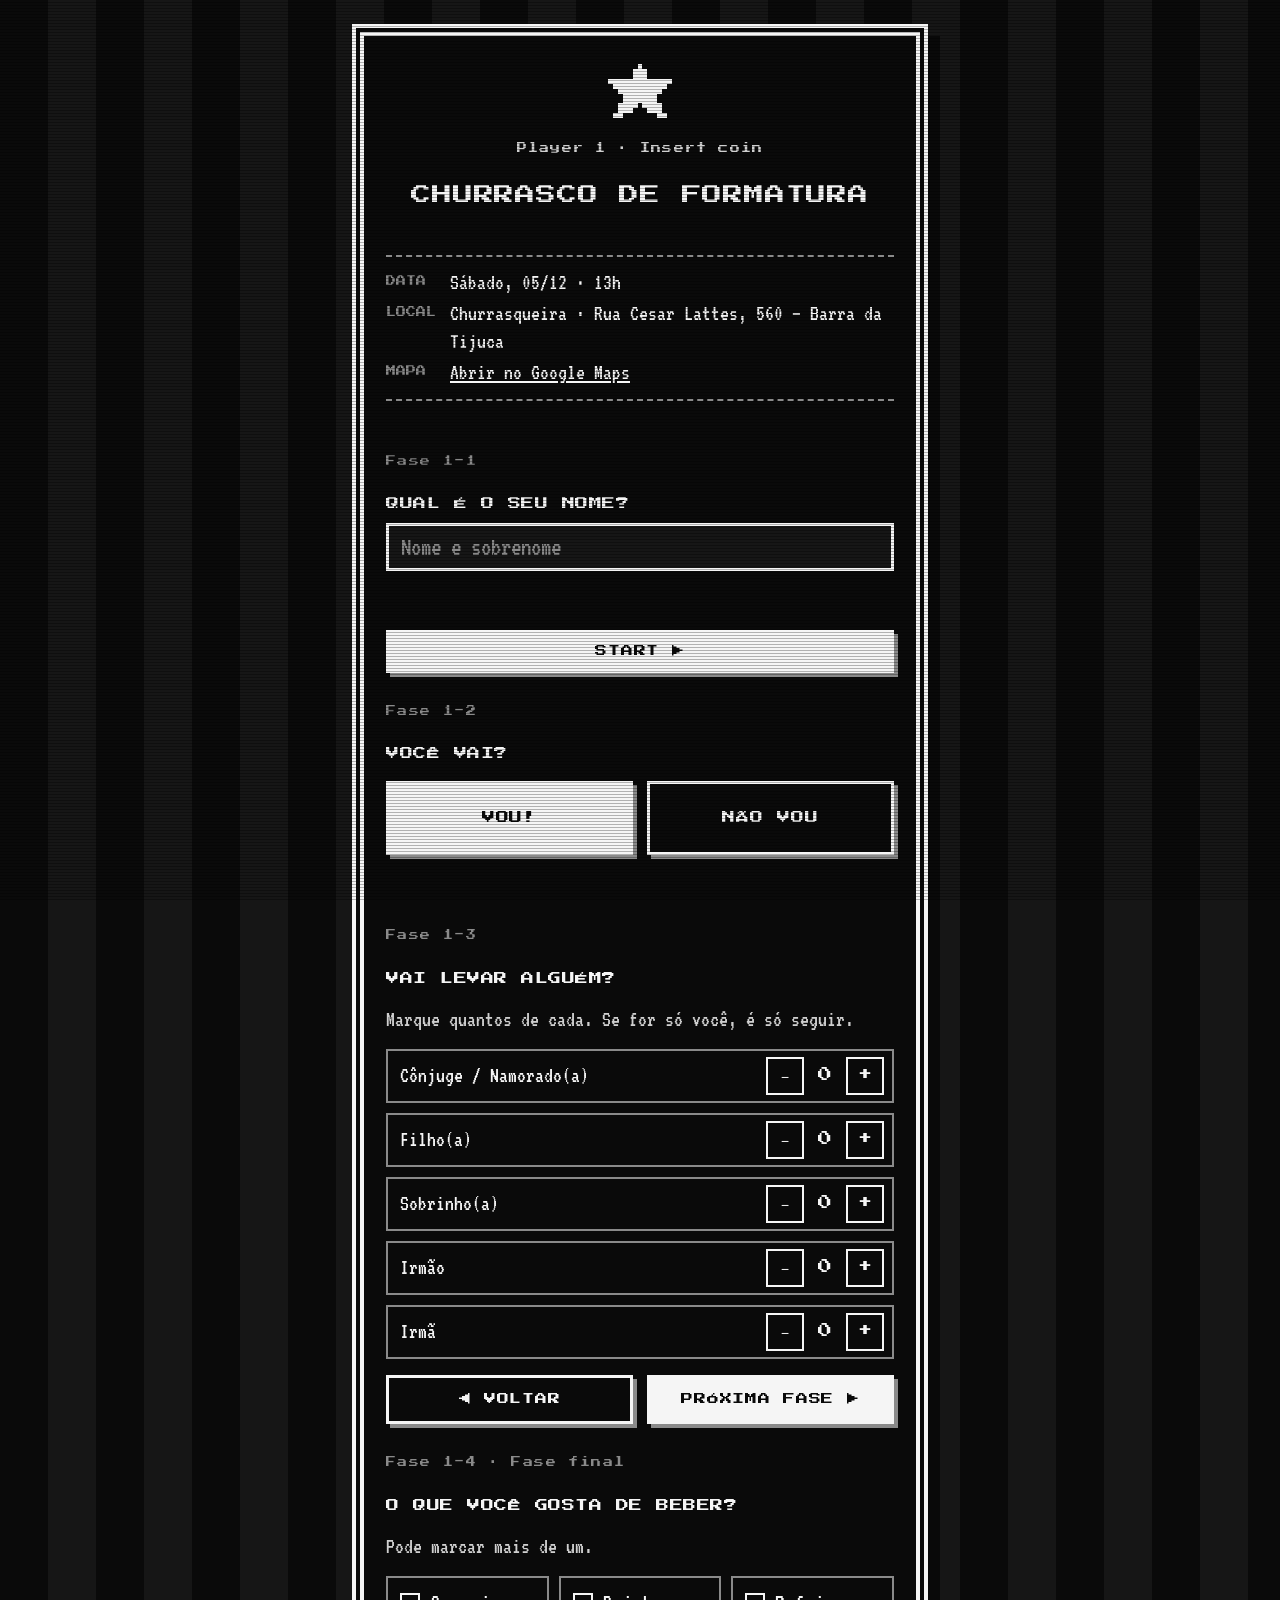
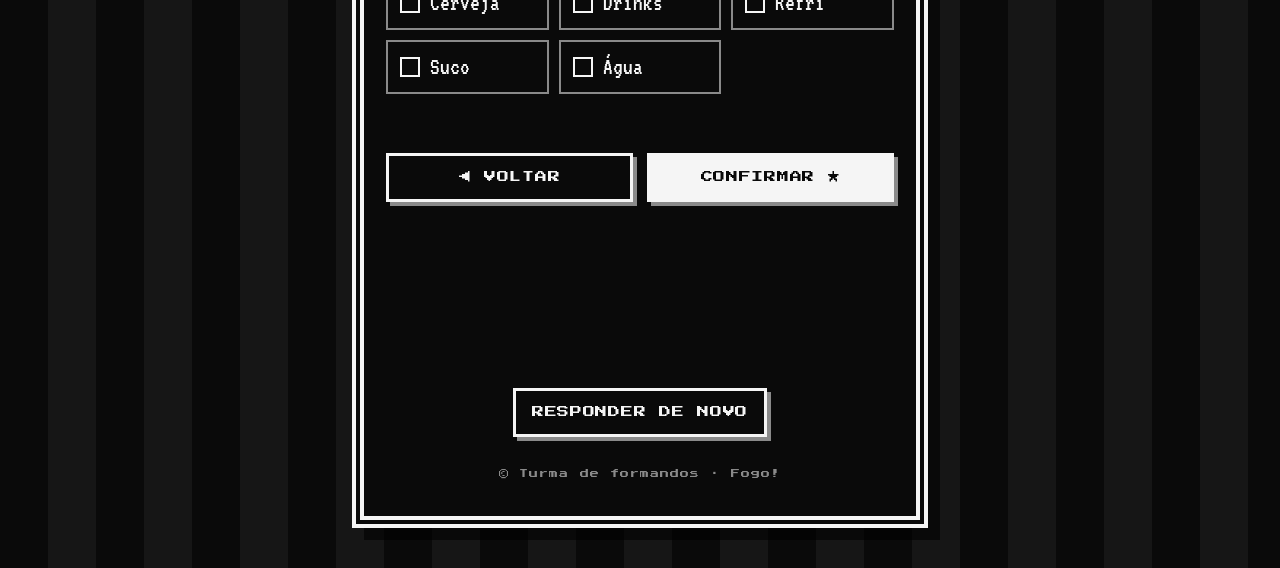
==== index.html @ 4b0af8b9 "Conecta ao Supabase e adiciona horário (13h) Co-Authored-By: Claude Opus 5.5 <noreply@anthropic.com>" ====
<!doctype html>
<html lang="pt-BR">
<head>
<meta charset="utf-8">
<meta name="viewport" content="width=device-width, initial-scale=1, viewport-fit=cover">
<title>Churrasco de Formatura</title>
<meta name="description" content="Confirme sua presença no churrasco de formatura — 05/12, 13h, Barra da Tijuca.">
<meta name="theme-color" content="#0a0a0a">
<link rel="preconnect" href="https://fonts.googleapis.com">
<link rel="preconnect" href="https://fonts.gstatic.com" crossorigin>
<link rel="stylesheet" href="https://fonts.googleapis.com/css2?family=Press+Start+2P&family=VT323&display=swap">
<link rel="stylesheet" href="style.css">
</head>
<body>
<main class="tela">
  <header class="topo">
    <span data-estrela></span>
    <p class="sub">Player 1 · Insert coin</p>
    <h1>Churrasco de Formatura</h1>
  </header>

  <dl class="ficha">
    <dt>DATA</dt><dd>Sábado, 05/12 · 13h</dd>
    <dt>LOCAL</dt><dd>Churrasqueira · Rua Cesar Lattes, 560 — Barra da Tijuca</dd>
    <dt>MAPA</dt><dd><a href="https://www.google.com/maps/search/?api=1&query=Rua+Cesar+Lattes+560+Barra+da+Tijuca+Rio+de+Janeiro" target="_blank" rel="noopener">Abrir no Google Maps</a></dd>
  </dl>

  <!-- FASE 1-1: nome -->
  <form class="fase" id="fase-nome" novalidate>
    <p class="fase-num">Fase 1-1</p>
    <label class="campo" for="nome">
      <h2>Qual é o seu nome?</h2>
      <input type="text" id="nome" name="nome" autocomplete="name" maxlength="80" placeholder="Nome e sobrenome" required>
    </label>
    <p class="aviso" id="aviso-nome" role="alert"></p>
    <button class="btn" type="submit">Start ▶</button>
  </form>

  <!-- FASE 1-2: vai ou não vai -->
  <section class="fase" id="fase-vai" hidden>
    <p class="fase-num">Fase 1-2</p>
    <h2 id="pergunta-vai">Você vai?</h2>
    <div class="escolha">
      <button class="btn" type="button" id="btn-vou">Vou!</button>
      <button class="btn vazado" type="button" id="btn-nao-vou">Não vou</button>
    </div>
    <p class="aviso" id="aviso-vai" role="alert"></p>
  </section>

  <!-- FASE 1-3: acompanhantes -->
  <section class="fase" id="fase-acomp" hidden>
    <p class="fase-num">Fase 1-3</p>
    <h2>Vai levar alguém?</h2>
    <p class="dica">Marque quantos de cada. Se for só você, é só seguir.</p>
    <div class="lista-acomp" id="lista-acomp"></div>
    <div class="linha-btns">
      <button class="btn vazado" type="button" id="voltar-acomp">◀ Voltar</button>
      <button class="btn" type="button" id="seguir-acomp">Próxima fase ▶</button>
    </div>
  </section>

  <!-- FASE 1-4: bebidas -->
  <section class="fase" id="fase-bebida" hidden>
    <p class="fase-num">Fase 1-4 · Fase final</p>
    <h2>O que você gosta de beber?</h2>
    <p class="dica">Pode marcar mais de um.</p>
    <div class="bebidas" id="bebidas"></div>
    <p class="aviso" id="aviso-bebida" role="alert"></p>
    <div class="linha-btns">
      <button class="btn vazado" type="button" id="voltar-bebida">◀ Voltar</button>
      <button class="btn" type="button" id="confirmar">Confirmar ★</button>
    </div>
  </section>

  <!-- FIM -->
  <section class="fase fim" id="fase-fim" hidden>
    <p class="grande" id="fim-titulo"></p>
    <p id="fim-texto"></p>
    <p class="sub pisca" id="fim-rodape"></p>
    <button class="btn vazado" type="button" id="recomecar">Responder de novo</button>
  </section>

  <p class="rodape">© Turma de formandos · Fogo!</p>
</main>

<script src="config.js"></script>
<script src="comum.js"></script>
<script>
  const $ = (id) => document.getElementById(id);
  const fases = ["fase-nome", "fase-vai", "fase-acomp", "fase-bebida", "fase-fim"];
  const estado = { nome: "", acompanhantes: {} };

  function mostrar(id) {
    fases.forEach((f) => ($(f).hidden = f !== id));
    const alvo = $(id).querySelector("input, button");
    if (alvo) alvo.focus({ preventScroll: true });
    $(id).scrollIntoView({ behavior: "smooth", block: "nearest" });
  }

  // Acompanhantes
  TIPOS_ACOMP.forEach((t) => {
    estado.acompanhantes[t.id] = 0;
    const linha = document.createElement("div");
    linha.className = "acomp";
    linha.innerHTML = `
      <span>${t.nome}</span>
      <div class="contador">
        <button type="button" aria-label="Menos ${t.nome}" data-delta="-1">−</button>
        <output id="qtd-${t.id}" aria-live="polite">0</output>
        <button type="button" aria-label="Mais ${t.nome}" data-delta="1">+</button>
      </div>`;
    linha.addEventListener("click", (e) => {
      const b = e.target.closest("button[data-delta]");
      if (!b) return;
      const n = Math.max(0, Math.min(20, estado.acompanhantes[t.id] + Number(b.dataset.delta)));
      estado.acompanhantes[t.id] = n;
      $("qtd-" + t.id).textContent = n;
      linha.classList.toggle("ativo", n > 0);
    });
    $("lista-acomp").appendChild(linha);
  });

  // Bebidas
  BEBIDAS.forEach((b) => {
    const l = document.createElement("label");
    l.className = "bebida";
    l.innerHTML = `<input type="checkbox" id="beb-${b.id}" value="${b.id}"><span>${b.nome}</span>`;
    $("bebidas").appendChild(l);
  });

  $("fase-nome").addEventListener("submit", (e) => {
    e.preventDefault();
    const nome = $("nome").value.trim().replace(/\s+/g, " ");
    if (nome.length < 2) {
      $("aviso-nome").textContent = "Digite seu nome para começar.";
      return;
    }
    $("aviso-nome").textContent = "";
    estado.nome = nome;
    $("pergunta-vai").textContent = `${nome.split(" ")[0]}, você vai?`;
    mostrar("fase-vai");
  });

  async function enviar(vai, botao, aviso) {
    const bebidas = vai ? BEBIDAS.filter((b) => $("beb-" + b.id).checked).map((b) => b.id) : [];
    const acompanhantes = vai
      ? Object.fromEntries(Object.entries(estado.acompanhantes).filter(([, n]) => n > 0))
      : {};
    botao.disabled = true;
    aviso.textContent = "";
    try {
      await supabase("rsvps", { nome: estado.nome, vai, acompanhantes, bebidas }, { Prefer: "return=minimal" });
      const extras = Object.values(acompanhantes).reduce((a, n) => a + n, 0);
      if (vai) {
        $("fim-titulo").textContent = "Presença confirmada!";
        $("fim-texto").textContent = extras
          ? `Valeu, ${estado.nome.split(" ")[0]}! Você + ${extras} acompanhante${extras > 1 ? "s" : ""}. Te vejo no dia 05/12, às 13h.`
          : `Valeu, ${estado.nome.split(" ")[0]}! Te vejo no dia 05/12, às 13h.`;
        $("fim-rodape").textContent = "Player ready · Fogo!";
      } else {
        $("fim-titulo").textContent = "Game over";
        $("fim-texto").textContent = `Que pena, ${estado.nome.split(" ")[0]}. Obrigado por avisar!`;
        $("fim-rodape").textContent = "Continue? 10… 9… 8…";
      }
      mostrar("fase-fim");
    } catch (err) {
      aviso.textContent = err.message + " Tente de novo.";
    } finally {
      botao.disabled = false;
    }
  }

  $("btn-vou").addEventListener("click", () => mostrar("fase-acomp"));
  $("btn-nao-vou").addEventListener("click", (e) => enviar(false, e.currentTarget, $("aviso-vai")));
  $("voltar-acomp").addEventListener("click", () => mostrar("fase-vai"));
  $("seguir-acomp").addEventListener("click", () => mostrar("fase-bebida"));
  $("voltar-bebida").addEventListener("click", () => mostrar("fase-acomp"));
  $("confirmar").addEventListener("click", (e) => {
    if (!BEBIDAS.some((b) => $("beb-" + b.id).checked)) {
      $("aviso-bebida").textContent = "Escolha pelo menos uma bebida.";
      return;
    }
    enviar(true, e.currentTarget, $("aviso-bebida"));
  });
  $("recomecar").addEventListener("click", () => location.reload());
</script>
</body>
</html>
---- style.css ----
/* Layout: uma "tela de fliperama" centralizada sobre listras alvinegras, com scanlines de CRT por cima.
   Tema único escuro de propósito (preto e branco do Botafogo). */
:root {
  --preto: #0a0a0a;
  --carvao: #161616;
  --cinza: #8a8a8a;
  --cinza-claro: #cfcfcf;
  --branco: #f5f5f5;
  --erro: #ff5a5a;
  --ok: #7dff9a;
  --pixel: "Press Start 2P", "Courier New", monospace;
  --texto: "VT323", "Courier New", monospace;
  color-scheme: dark;
}

* { box-sizing: border-box; }

html { background: var(--preto); }

body {
  margin: 0;
  min-height: 100vh;
  background:
    repeating-linear-gradient(90deg, var(--preto) 0 48px, var(--carvao) 48px 96px);
  color: var(--branco);
  font-family: var(--texto);
  font-size: 22px;
  line-height: 1.25;
  padding-block: 32px 48px;
  padding-left: max(16px, env(safe-area-inset-left, 0px));
  padding-right: max(16px, env(safe-area-inset-right, 0px));
}

/* scanlines */
body::after {
  content: "";
  position: fixed;
  inset: 0;
  pointer-events: none;
  background: repeating-linear-gradient(0deg, rgba(0,0,0,.28) 0 1px, transparent 1px 3px);
  z-index: 50;
}

.tela {
  max-width: 560px;
  margin: 0 auto;
  background: var(--preto);
  border: 4px solid var(--branco);
  box-shadow: 0 0 0 4px var(--preto), 0 0 0 8px var(--branco), 12px 12px 0 8px rgba(0,0,0,.6);
  padding: 28px 22px;
  display: flex;
  flex-direction: column;
  gap: 22px;
}

.topo { display: flex; flex-direction: column; align-items: center; gap: 14px; text-align: center; }

.estrela { width: 64px; height: auto; image-rendering: pixelated; animation: piscar 1.6s steps(2) infinite; }
@keyframes piscar { 50% { opacity: .55; } }

h1, h2, .pixel {
  font-family: var(--pixel);
  font-weight: 400;
  text-transform: uppercase;
  letter-spacing: .04em;
  text-wrap: balance;
  margin: 0;
}
h1 { font-size: clamp(15px, 4.4vw, 20px); line-height: 1.6; }
h2 { font-size: 13px; line-height: 1.7; }
.sub { font-family: var(--pixel); font-size: 10px; color: var(--cinza-claro); letter-spacing: .12em; }

.ficha {
  border-top: 2px dashed var(--cinza);
  border-bottom: 2px dashed var(--cinza);
  padding-block: 12px;
  display: grid;
  grid-template-columns: auto 1fr;
  gap: 4px 14px;
  font-size: 22px;
}
.ficha dt { font-family: var(--pixel); font-size: 10px; color: var(--cinza); padding-top: 6px; }
.ficha dd { margin: 0; min-width: 0; }
.ficha a { color: var(--branco); }

.fase { display: flex; flex-direction: column; gap: 16px; }
.fase-num { font-family: var(--pixel); font-size: 10px; color: var(--cinza); letter-spacing: .14em; }

label.campo { display: flex; flex-direction: column; gap: 8px; }

input[type="text"], input[type="password"] {
  font-family: var(--texto);
  font-size: 26px;
  background: var(--carvao);
  color: var(--branco);
  border: 3px solid var(--branco);
  border-radius: 0;
  padding: 8px 12px;
  width: 100%;
  caret-color: var(--branco);
}
input::placeholder { color: var(--cinza); }

button { font: inherit; color: inherit; }

.btn {
  font-family: var(--pixel);
  font-size: 12px;
  text-transform: uppercase;
  letter-spacing: .06em;
  background: var(--branco);
  color: var(--preto);
  border: 0;
  padding: 14px 16px;
  cursor: pointer;
  box-shadow: 4px 4px 0 var(--cinza);
  transition: transform .06s steps(1), box-shadow .06s steps(1);
}
.btn:active { transform: translate(4px, 4px); box-shadow: 0 0 0 var(--cinza); }
.btn.vazado { background: var(--preto); color: var(--branco); border: 3px solid var(--branco); }
.btn:disabled { opacity: .5; cursor: wait; }

:focus-visible { outline: 3px dashed var(--branco); outline-offset: 4px; }

.linha-btns { display: flex; flex-wrap: wrap; gap: 14px; }
.linha-btns > * { flex: 1 1 180px; }

/* Opção grande vai / não vai */
.escolha { display: grid; grid-template-columns: 1fr 1fr; gap: 14px; }
.escolha .btn { padding: 22px 10px; font-size: 13px; line-height: 1.8; }

/* Acompanhantes */
.lista-acomp { display: flex; flex-direction: column; gap: 10px; }
.acomp {
  display: flex; align-items: center; justify-content: space-between; gap: 12px;
  border: 2px solid var(--cinza); padding: 6px 8px 6px 12px;
}
.acomp span { min-width: 0; }
.contador { display: flex; align-items: center; gap: 6px; }
.contador button {
  width: 38px; height: 38px; font-family: var(--pixel); font-size: 14px;
  background: var(--preto); border: 2px solid var(--branco); cursor: pointer;
}
.contador output { font-family: var(--pixel); font-size: 14px; width: 30px; text-align: center; font-variant-numeric: tabular-nums; }
.acomp.ativo { border-color: var(--branco); background: var(--carvao); }

/* Bebidas */
.bebidas { display: grid; grid-template-columns: repeat(auto-fill, minmax(150px, 1fr)); gap: 10px; }
.bebida input { position: absolute; opacity: 0; pointer-events: none; }
.bebida span {
  display: flex; align-items: center; gap: 10px;
  border: 2px solid var(--cinza); padding: 10px 12px; cursor: pointer; font-size: 24px;
}
.bebida span::before {
  content: ""; width: 16px; height: 16px; border: 2px solid var(--branco); flex: none;
}
.bebida input:checked + span { border-color: var(--branco); background: var(--branco); color: var(--preto); }
.bebida input:checked + span::before { background: var(--preto); border-color: var(--preto); box-shadow: inset 0 0 0 3px var(--branco); }
.bebida input:focus-visible + span { outline: 3px dashed var(--branco); outline-offset: 3px; }

.aviso { font-size: 22px; min-height: 1.2em; color: var(--erro); margin: 0; }
.dica { color: var(--cinza-claro); margin: 0; }

.fim { text-align: center; align-items: center; }
.fim .grande { font-family: var(--pixel); font-size: clamp(18px, 6vw, 26px); line-height: 1.5; }
.pisca { animation: piscar 1s steps(2) infinite; }

.rodape { text-align: center; font-family: var(--pixel); font-size: 9px; color: var(--cinza); letter-spacing: .12em; }

@media (prefers-reduced-motion: reduce) {
  .estrela, .pisca { animation: none; }
  .btn { transition: none; }
}
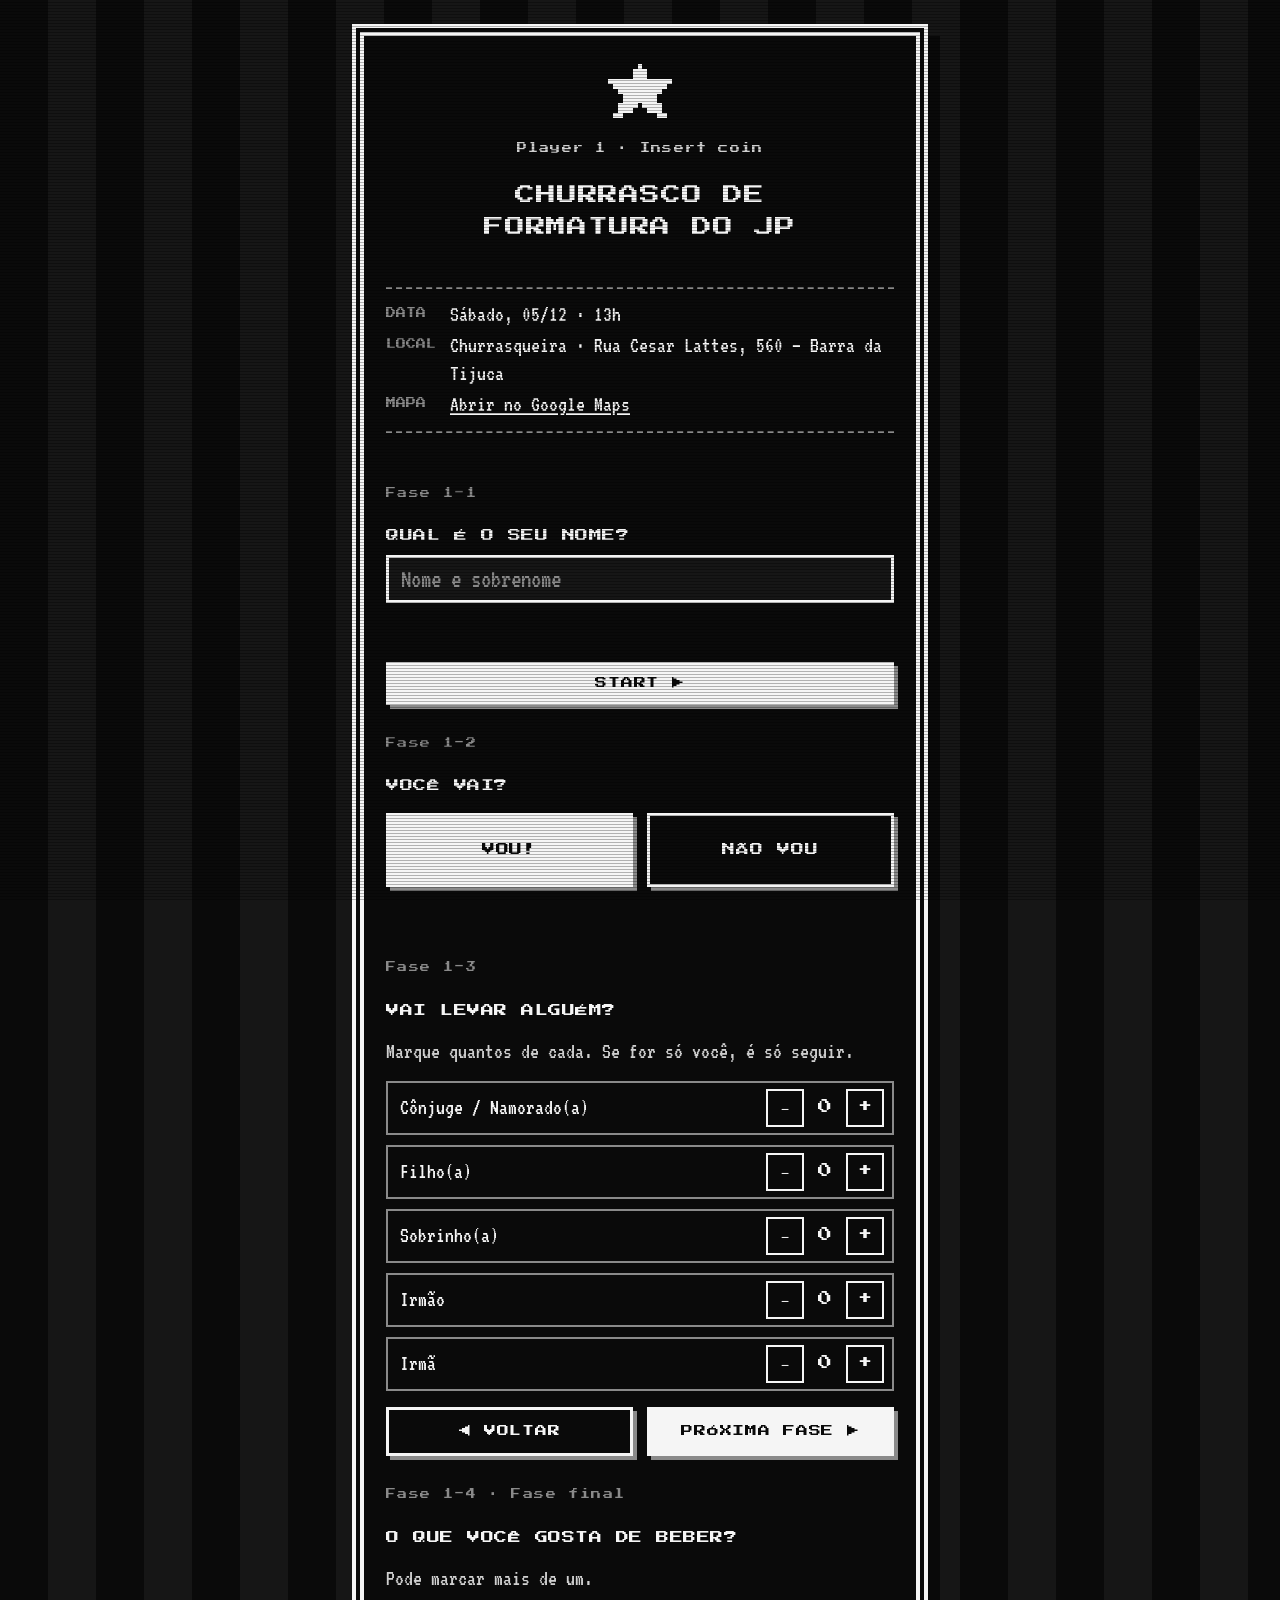
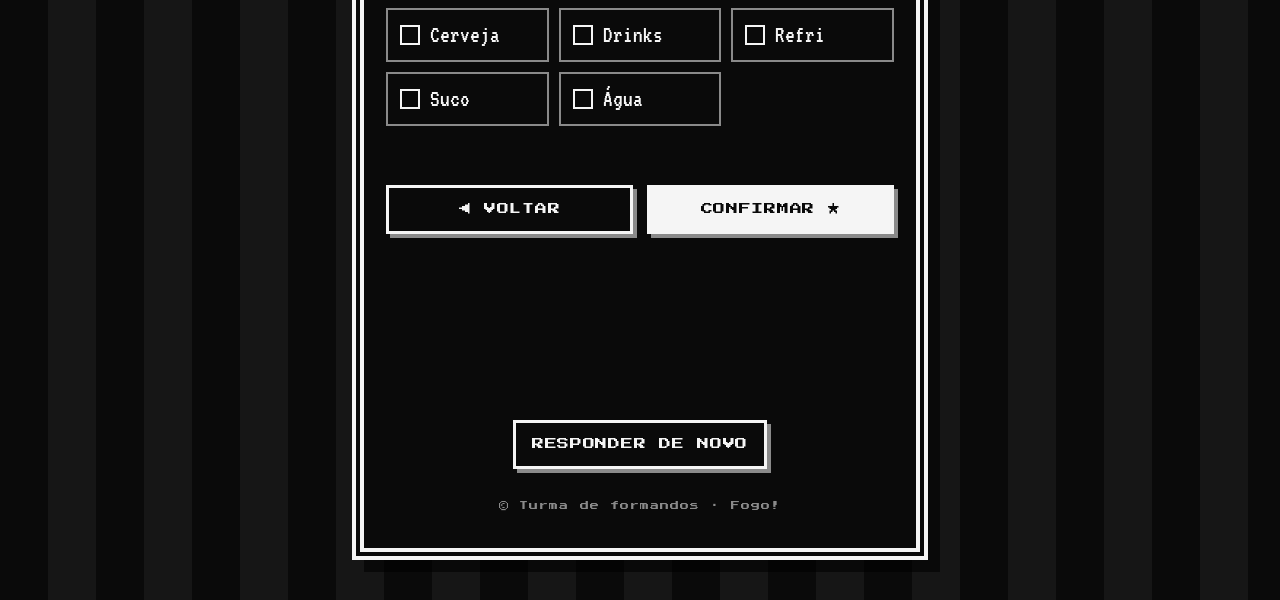
==== commit b45d40ce: "Adiciona o nome do JP no título Co-Authored-By: Claude Opus 5.5 <noreply@anthropic.com>" ====
--- a/index.html
+++ b/index.html
@@ -3,8 +3,8 @@
 <head>
 <meta charset="utf-8">
 <meta name="viewport" content="width=device-width, initial-scale=1, viewport-fit=cover">
-<title>Churrasco de Formatura</title>
-<meta name="description" content="Confirme sua presença no churrasco de formatura — 05/12, 13h, Barra da Tijuca.">
+<title>Churrasco de Formatura do JP</title>
+<meta name="description" content="Confirme sua presença no churrasco de formatura do JP — 05/12, 13h, Barra da Tijuca.">
 <meta name="theme-color" content="#0a0a0a">
 <link rel="preconnect" href="https://fonts.googleapis.com">
 <link rel="preconnect" href="https://fonts.gstatic.com" crossorigin>
@@ -16,7 +16,7 @@
   <header class="topo">
     <span data-estrela></span>
     <p class="sub">Player 1 · Insert coin</p>
-    <h1>Churrasco de Formatura</h1>
+    <h1>Churrasco de Formatura do JP</h1>
   </header>
 
   <dl class="ficha">
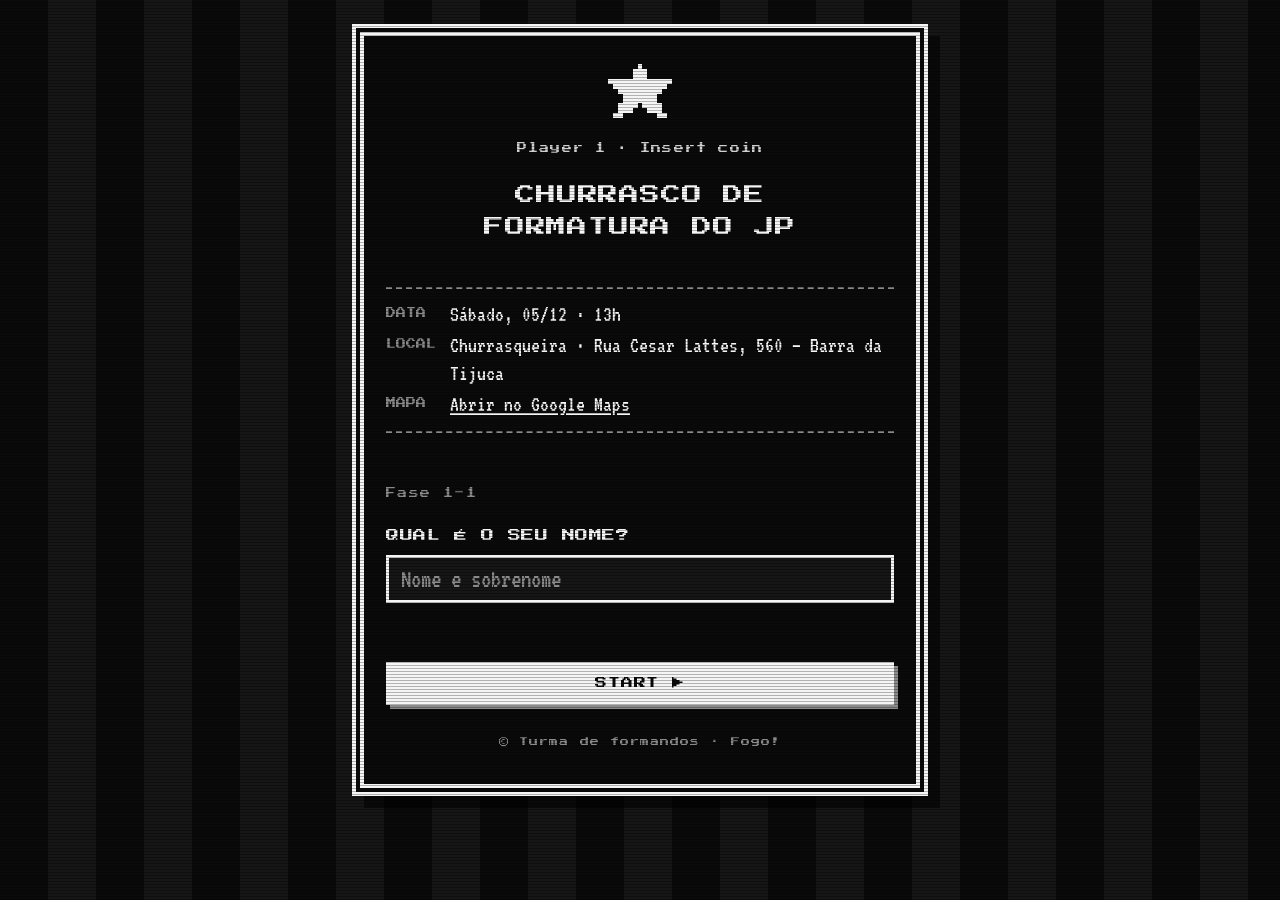
==== commit b9a1341b: "Corrige seções escondidas aparecendo e força recarregar arquivos Co-Authored-By: Claude Opus 5.5 <no" ====
--- a/index.html
+++ b/index.html
@@ -9,7 +9,7 @@
 <link rel="preconnect" href="https://fonts.googleapis.com">
 <link rel="preconnect" href="https://fonts.gstatic.com" crossorigin>
 <link rel="stylesheet" href="https://fonts.googleapis.com/css2?family=Press+Start+2P&family=VT323&display=swap">
-<link rel="stylesheet" href="style.css">
+<link rel="stylesheet" href="style.css?v=3">
 </head>
 <body>
 <main class="tela">
@@ -83,8 +83,8 @@
   <p class="rodape">© Turma de formandos · Fogo!</p>
 </main>
 
-<script src="config.js"></script>
-<script src="comum.js"></script>
+<script src="config.js?v=3"></script>
+<script src="comum.js?v=3"></script>
 <script>
   const $ = (id) => document.getElementById(id);
   const fases = ["fase-nome", "fase-vai", "fase-acomp", "fase-bebida", "fase-fim"];
--- a/style.css
+++ b/style.css
@@ -14,6 +14,7 @@
 }
 
 * { box-sizing: border-box; }
+[hidden] { display: none !important; }
 
 html { background: var(--preto); }
 
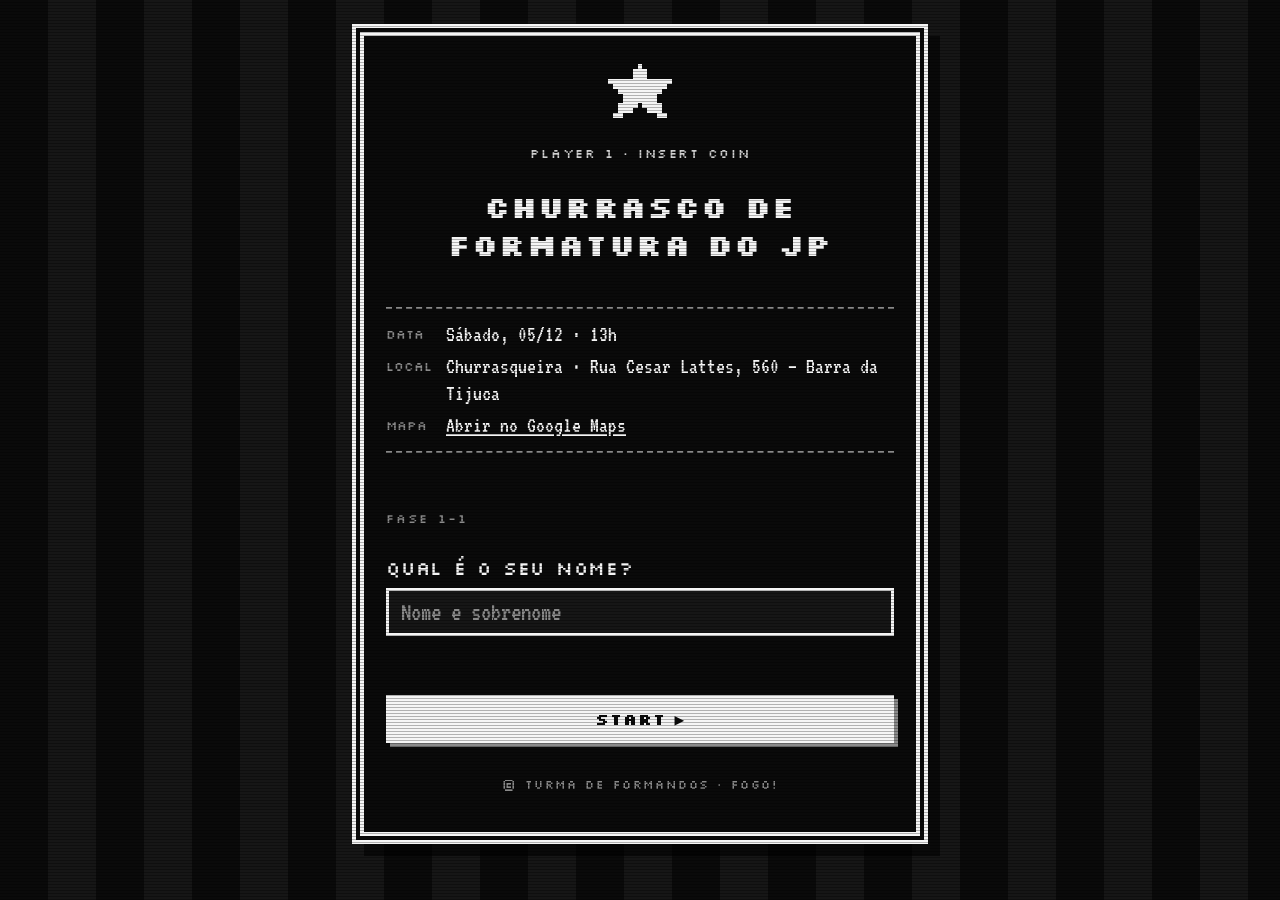
==== commit fdcda8e3: "Uma fase por vez sem rolar, fonte com acentos e resumo da revisão Co-Authored-By: Claude Opus 5.5 <n" ====
--- a/index.html
+++ b/index.html
@@ -8,8 +8,8 @@
 <meta name="theme-color" content="#0a0a0a">
 <link rel="preconnect" href="https://fonts.googleapis.com">
 <link rel="preconnect" href="https://fonts.gstatic.com" crossorigin>
-<link rel="stylesheet" href="https://fonts.googleapis.com/css2?family=Press+Start+2P&family=VT323&display=swap">
-<link rel="stylesheet" href="style.css?v=3">
+<link rel="stylesheet" href="https://fonts.googleapis.com/css2?family=Silkscreen:wght@400;700&family=VT323&display=swap">
+<link rel="stylesheet" href="style.css?v=4">
 </head>
 <body>
 <main class="tela">
@@ -19,7 +19,7 @@
     <h1>Churrasco de Formatura do JP</h1>
   </header>
 
-  <dl class="ficha">
+  <dl class="ficha evento">
     <dt>DATA</dt><dd>Sábado, 05/12 · 13h</dd>
     <dt>LOCAL</dt><dd>Churrasqueira · Rua Cesar Lattes, 560 — Barra da Tijuca</dd>
     <dt>MAPA</dt><dd><a href="https://www.google.com/maps/search/?api=1&query=Rua+Cesar+Lattes+560+Barra+da+Tijuca+Rio+de+Janeiro" target="_blank" rel="noopener">Abrir no Google Maps</a></dd>
@@ -68,7 +68,19 @@
     <p class="aviso" id="aviso-bebida" role="alert"></p>
     <div class="linha-btns">
       <button class="btn vazado" type="button" id="voltar-bebida">◀ Voltar</button>
-      <button class="btn" type="button" id="confirmar">Confirmar ★</button>
+      <button class="btn" type="button" id="revisar">Revisar ▶</button>
+    </div>
+  </section>
+
+  <!-- REVISÃO antes de enviar -->
+  <section class="fase" id="fase-revisao" hidden>
+    <p class="fase-num">Confira antes de enviar</p>
+    <h2>Está tudo certo?</h2>
+    <dl class="ficha" id="resumo"></dl>
+    <p class="aviso" id="aviso-envio" role="alert"></p>
+    <div class="linha-btns">
+      <button class="btn vazado" type="button" id="editar">◀ Editar</button>
+      <button class="btn" type="button" id="enviar">Enviar ★</button>
     </div>
   </section>
 
@@ -77,24 +89,25 @@
     <p class="grande" id="fim-titulo"></p>
     <p id="fim-texto"></p>
     <p class="sub pisca" id="fim-rodape"></p>
-    <button class="btn vazado" type="button" id="recomecar">Responder de novo</button>
   </section>
 
   <p class="rodape">© Turma de formandos · Fogo!</p>
 </main>
 
-<script src="config.js?v=3"></script>
-<script src="comum.js?v=3"></script>
+<script src="config.js?v=4"></script>
+<script src="comum.js?v=4"></script>
 <script>
   const $ = (id) => document.getElementById(id);
-  const fases = ["fase-nome", "fase-vai", "fase-acomp", "fase-bebida", "fase-fim"];
-  const estado = { nome: "", acompanhantes: {} };
-
+  const fases = ["fase-nome", "fase-vai", "fase-acomp", "fase-bebida", "fase-revisao", "fase-fim"];
+  const estado = { nome: "", vai: null, acompanhantes: {} };
+
+  // Uma fase por vez: a nova ocupa o lugar da anterior e a tela volta ao topo.
   function mostrar(id) {
     fases.forEach((f) => ($(f).hidden = f !== id));
+    document.body.classList.toggle("jogando", id !== "fase-nome" && id !== "fase-fim");
+    window.scrollTo(0, 0);
     const alvo = $(id).querySelector("input, button");
     if (alvo) alvo.focus({ preventScroll: true });
-    $(id).scrollIntoView({ behavior: "smooth", block: "nearest" });
   }
 
   // Acompanhantes
@@ -140,6 +153,27 @@
     $("pergunta-vai").textContent = `${nome.split(" ")[0]}, você vai?`;
     mostrar("fase-vai");
   });
+
+  function revisar(vai) {
+    estado.vai = vai;
+    const nomesAcomp = TIPOS_ACOMP.filter((t) => estado.acompanhantes[t.id] > 0)
+      .map((t) => `${estado.acompanhantes[t.id]}× ${t.nome}`);
+    const nomesBebidas = BEBIDAS.filter((b) => $("beb-" + b.id).checked).map((b) => b.nome);
+    const itens = [["NOME", estado.nome], ["VAI?", vai ? "Sim, vou!" : "Não vou"]];
+    if (vai) {
+      itens.push(["LEVA", nomesAcomp.join(", ") || "Só eu"]);
+      itens.push(["BEBE", nomesBebidas.join(", ")]);
+    }
+    $("resumo").replaceChildren(...itens.flatMap(([k, v]) => {
+      const dt = document.createElement("dt");
+      const dd = document.createElement("dd");
+      dt.textContent = k;
+      dd.textContent = v;
+      return [dt, dd];
+    }));
+    $("aviso-envio").textContent = "";
+    mostrar("fase-revisao");
+  }
 
   async function enviar(vai, botao, aviso) {
     const bebidas = vai ? BEBIDAS.filter((b) => $("beb-" + b.id).checked).map((b) => b.id) : [];
@@ -171,18 +205,20 @@
   }
 
   $("btn-vou").addEventListener("click", () => mostrar("fase-acomp"));
-  $("btn-nao-vou").addEventListener("click", (e) => enviar(false, e.currentTarget, $("aviso-vai")));
+  $("btn-nao-vou").addEventListener("click", () => revisar(false));
   $("voltar-acomp").addEventListener("click", () => mostrar("fase-vai"));
   $("seguir-acomp").addEventListener("click", () => mostrar("fase-bebida"));
   $("voltar-bebida").addEventListener("click", () => mostrar("fase-acomp"));
-  $("confirmar").addEventListener("click", (e) => {
+  $("revisar").addEventListener("click", () => {
     if (!BEBIDAS.some((b) => $("beb-" + b.id).checked)) {
       $("aviso-bebida").textContent = "Escolha pelo menos uma bebida.";
       return;
     }
-    enviar(true, e.currentTarget, $("aviso-bebida"));
-  });
-  $("recomecar").addEventListener("click", () => location.reload());
+    $("aviso-bebida").textContent = "";
+    revisar(true);
+  });
+  $("editar").addEventListener("click", () => mostrar(estado.vai ? "fase-bebida" : "fase-vai"));
+  $("enviar").addEventListener("click", (e) => enviar(estado.vai, e.currentTarget, $("aviso-envio")));
 </script>
 </body>
 </html>
--- a/style.css
+++ b/style.css
@@ -8,7 +8,7 @@
   --branco: #f5f5f5;
   --erro: #ff5a5a;
   --ok: #7dff9a;
-  --pixel: "Press Start 2P", "Courier New", monospace;
+  --pixel: "Silkscreen", "Courier New", monospace;
   --texto: "VT323", "Courier New", monospace;
   color-scheme: dark;
 }
@@ -67,9 +67,9 @@
   text-wrap: balance;
   margin: 0;
 }
-h1 { font-size: clamp(15px, 4.4vw, 20px); line-height: 1.6; }
-h2 { font-size: 13px; line-height: 1.7; }
-.sub { font-family: var(--pixel); font-size: 10px; color: var(--cinza-claro); letter-spacing: .12em; }
+h1 { font-size: clamp(22px, 6.4vw, 30px); line-height: 1.25; font-weight: 700; }
+h2 { font-size: 19px; line-height: 1.3; }
+.sub { font-family: var(--pixel); font-size: 13px; color: var(--cinza-claro); letter-spacing: .12em; }
 
 .ficha {
   border-top: 2px dashed var(--cinza);
@@ -80,12 +80,19 @@
   gap: 4px 14px;
   font-size: 22px;
 }
-.ficha dt { font-family: var(--pixel); font-size: 10px; color: var(--cinza); padding-top: 6px; }
+.ficha dt { font-family: var(--pixel); font-size: 13px; color: var(--cinza); padding-top: 5px; }
 .ficha dd { margin: 0; min-width: 0; }
 .ficha a { color: var(--branco); }
 
-.fase { display: flex; flex-direction: column; gap: 16px; }
-.fase-num { font-family: var(--pixel); font-size: 10px; color: var(--cinza); letter-spacing: .14em; }
+.fase { display: flex; flex-direction: column; gap: 16px; animation: entrar .25s steps(4); }
+@keyframes entrar { from { opacity: 0; transform: translateY(12px); } }
+
+/* Durante as fases do meio, o topo encolhe e os dados do evento saem da frente */
+body.jogando .evento, body.jogando .topo .sub { display: none; }
+body.jogando .estrela { width: 36px; }
+body.jogando .topo { flex-direction: row; justify-content: center; gap: 12px; }
+body.jogando h1 { font-size: 16px; }
+.fase-num { font-family: var(--pixel); font-size: 13px; color: var(--cinza); letter-spacing: .14em; }
 
 label.campo { display: flex; flex-direction: column; gap: 8px; }
 
@@ -106,7 +113,8 @@
 
 .btn {
   font-family: var(--pixel);
-  font-size: 12px;
+  font-size: 16px;
+  font-weight: 700;
   text-transform: uppercase;
   letter-spacing: .06em;
   background: var(--branco);
@@ -128,7 +136,7 @@
 
 /* Opção grande vai / não vai */
 .escolha { display: grid; grid-template-columns: 1fr 1fr; gap: 14px; }
-.escolha .btn { padding: 22px 10px; font-size: 13px; line-height: 1.8; }
+.escolha .btn { padding: 22px 10px; font-size: 18px; }
 
 /* Acompanhantes */
 .lista-acomp { display: flex; flex-direction: column; gap: 10px; }
@@ -139,10 +147,10 @@
 .acomp span { min-width: 0; }
 .contador { display: flex; align-items: center; gap: 6px; }
 .contador button {
-  width: 38px; height: 38px; font-family: var(--pixel); font-size: 14px;
+  width: 40px; height: 40px; font-family: var(--pixel); font-size: 20px;
   background: var(--preto); border: 2px solid var(--branco); cursor: pointer;
 }
-.contador output { font-family: var(--pixel); font-size: 14px; width: 30px; text-align: center; font-variant-numeric: tabular-nums; }
+.contador output { font-family: var(--pixel); font-size: 20px; width: 30px; text-align: center; font-variant-numeric: tabular-nums; }
 .acomp.ativo { border-color: var(--branco); background: var(--carvao); }
 
 /* Bebidas */
@@ -163,12 +171,12 @@
 .dica { color: var(--cinza-claro); margin: 0; }
 
 .fim { text-align: center; align-items: center; }
-.fim .grande { font-family: var(--pixel); font-size: clamp(18px, 6vw, 26px); line-height: 1.5; }
+.fim .grande { font-family: var(--pixel); font-weight: 700; font-size: clamp(26px, 8vw, 36px); line-height: 1.2; text-transform: uppercase; }
 .pisca { animation: piscar 1s steps(2) infinite; }
 
-.rodape { text-align: center; font-family: var(--pixel); font-size: 9px; color: var(--cinza); letter-spacing: .12em; }
+.rodape { text-align: center; font-family: var(--pixel); font-size: 12px; color: var(--cinza); letter-spacing: .12em; }
 
 @media (prefers-reduced-motion: reduce) {
-  .estrela, .pisca { animation: none; }
+  .estrela, .pisca, .fase { animation: none; }
   .btn { transition: none; }
 }
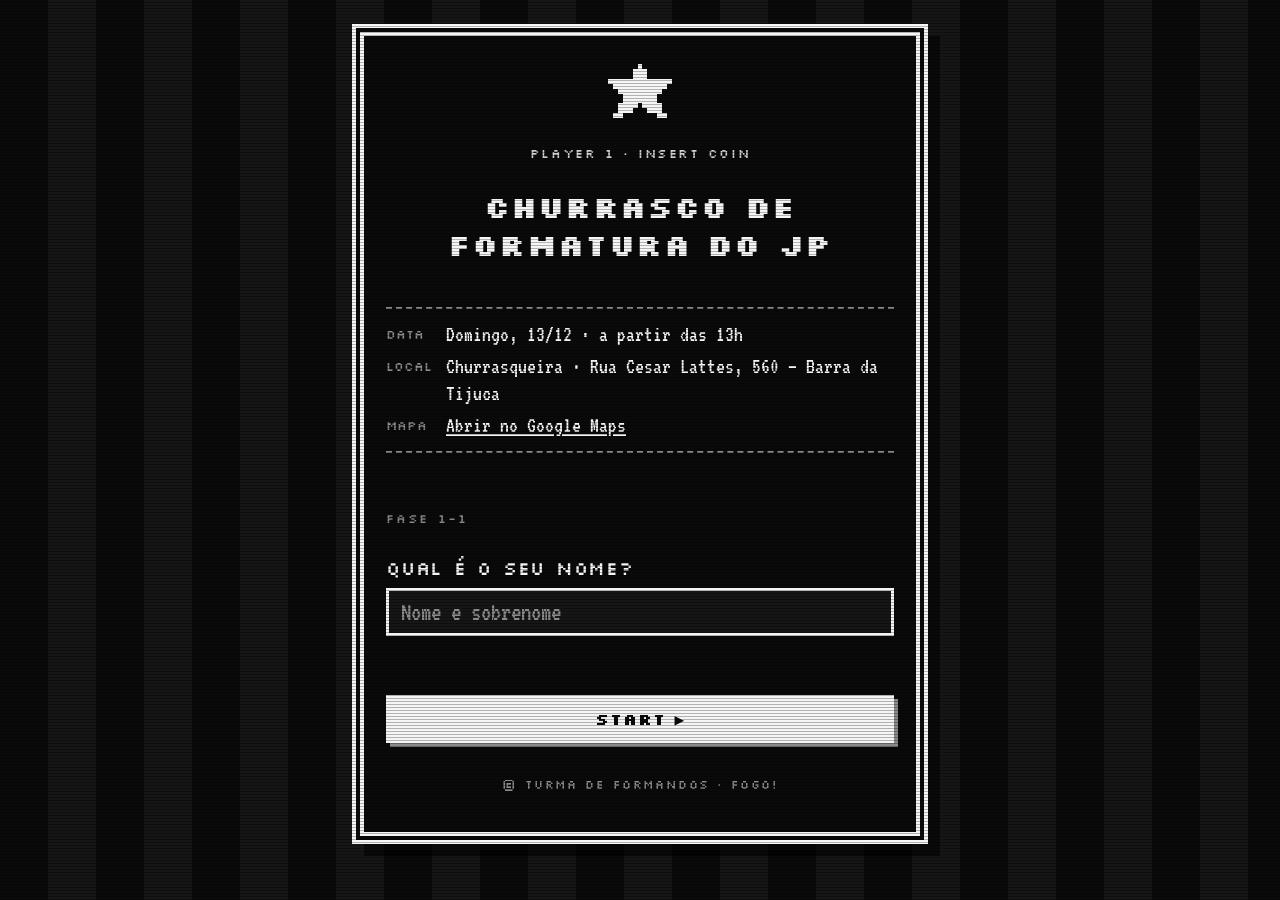
==== commit 25db5e99: "Muda data do churrasco para domingo, 13/12, a partir das 13h Co-Authored-By: Claude Opus 5.5 <norepl" ====
--- a/index.html
+++ b/index.html
@@ -4,12 +4,12 @@
 <meta charset="utf-8">
 <meta name="viewport" content="width=device-width, initial-scale=1, viewport-fit=cover">
 <title>Churrasco de Formatura do JP</title>
-<meta name="description" content="Confirme sua presença no churrasco de formatura do JP — 05/12, 13h, Barra da Tijuca.">
+<meta name="description" content="Confirme sua presença no churrasco de formatura do JP — 13/12, a partir das 13h, Barra da Tijuca.">
 <meta name="theme-color" content="#0a0a0a">
 <link rel="preconnect" href="https://fonts.googleapis.com">
 <link rel="preconnect" href="https://fonts.gstatic.com" crossorigin>
 <link rel="stylesheet" href="https://fonts.googleapis.com/css2?family=Silkscreen:wght@400;700&family=VT323&display=swap">
-<link rel="stylesheet" href="style.css?v=4">
+<link rel="stylesheet" href="style.css?v=5">
 </head>
 <body>
 <main class="tela">
@@ -20,7 +20,7 @@
   </header>
 
   <dl class="ficha evento">
-    <dt>DATA</dt><dd>Sábado, 05/12 · 13h</dd>
+    <dt>DATA</dt><dd>Domingo, 13/12 · a partir das 13h</dd>
     <dt>LOCAL</dt><dd>Churrasqueira · Rua Cesar Lattes, 560 — Barra da Tijuca</dd>
     <dt>MAPA</dt><dd><a href="https://www.google.com/maps/search/?api=1&query=Rua+Cesar+Lattes+560+Barra+da+Tijuca+Rio+de+Janeiro" target="_blank" rel="noopener">Abrir no Google Maps</a></dd>
   </dl>
@@ -94,8 +94,8 @@
   <p class="rodape">© Turma de formandos · Fogo!</p>
 </main>
 
-<script src="config.js?v=4"></script>
-<script src="comum.js?v=4"></script>
+<script src="config.js?v=5"></script>
+<script src="comum.js?v=5"></script>
 <script>
   const $ = (id) => document.getElementById(id);
   const fases = ["fase-nome", "fase-vai", "fase-acomp", "fase-bebida", "fase-revisao", "fase-fim"];
@@ -188,8 +188,8 @@
       if (vai) {
         $("fim-titulo").textContent = "Presença confirmada!";
         $("fim-texto").textContent = extras
-          ? `Valeu, ${estado.nome.split(" ")[0]}! Você + ${extras} acompanhante${extras > 1 ? "s" : ""}. Te vejo no dia 05/12, às 13h.`
-          : `Valeu, ${estado.nome.split(" ")[0]}! Te vejo no dia 05/12, às 13h.`;
+          ? `Valeu, ${estado.nome.split(" ")[0]}! Você + ${extras} acompanhante${extras > 1 ? "s" : ""}. Te vejo no dia 13/12, a partir das 13h.`
+          : `Valeu, ${estado.nome.split(" ")[0]}! Te vejo no dia 13/12, a partir das 13h.`;
         $("fim-rodape").textContent = "Player ready · Fogo!";
       } else {
         $("fim-titulo").textContent = "Game over";
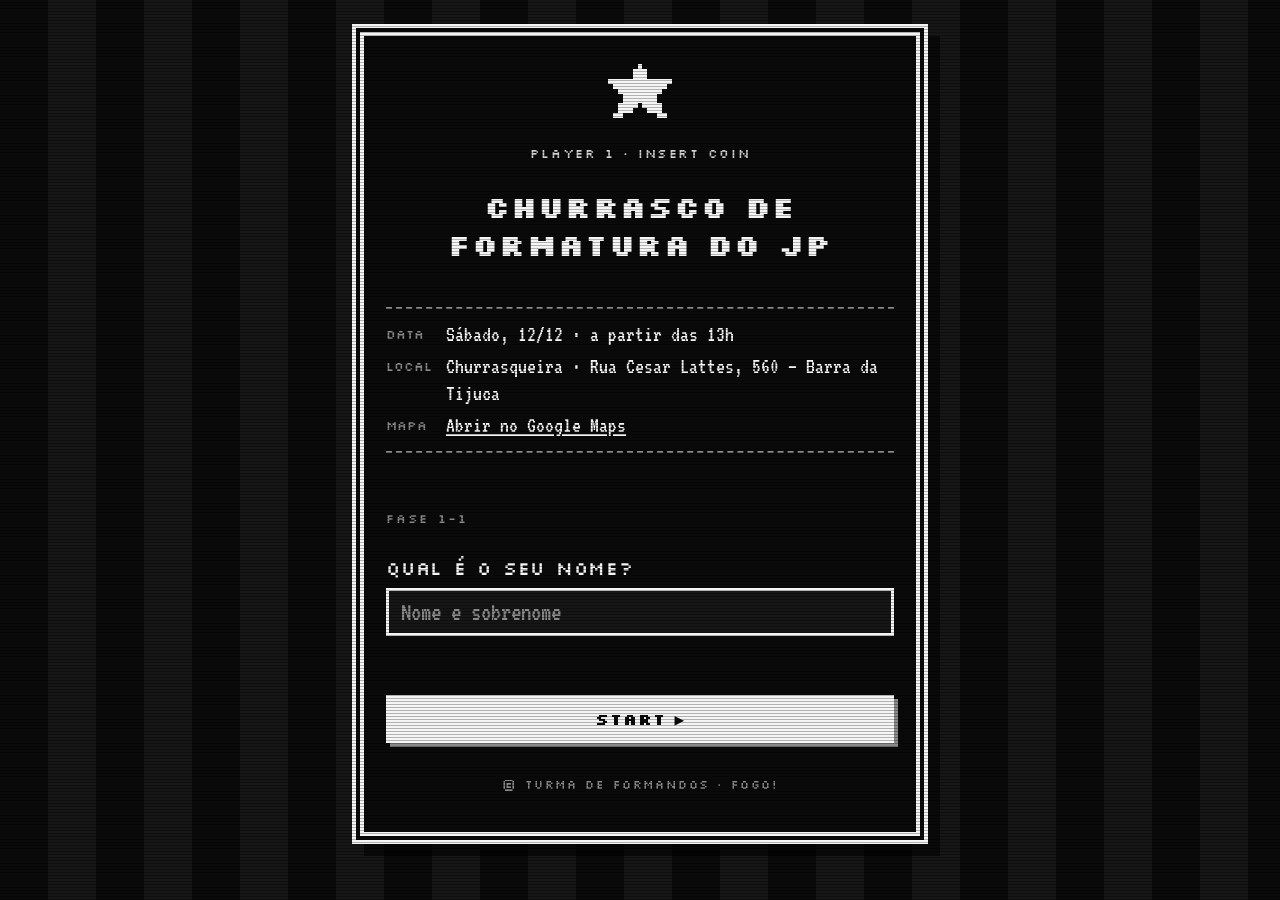
==== commit 125a112b: "Muda data do churrasco para sábado, 12/12, a partir das 13h Co-Authored-By: Claude Opus 5.5 <noreply" ====
--- a/index.html
+++ b/index.html
@@ -4,7 +4,7 @@
 <meta charset="utf-8">
 <meta name="viewport" content="width=device-width, initial-scale=1, viewport-fit=cover">
 <title>Churrasco de Formatura do JP</title>
-<meta name="description" content="Confirme sua presença no churrasco de formatura do JP — 13/12, a partir das 13h, Barra da Tijuca.">
+<meta name="description" content="Confirme sua presença no churrasco de formatura do JP — 12/12, a partir das 13h, Barra da Tijuca.">
 <meta name="theme-color" content="#0a0a0a">
 <link rel="preconnect" href="https://fonts.googleapis.com">
 <link rel="preconnect" href="https://fonts.gstatic.com" crossorigin>
@@ -20,7 +20,7 @@
   </header>
 
   <dl class="ficha evento">
-    <dt>DATA</dt><dd>Domingo, 13/12 · a partir das 13h</dd>
+    <dt>DATA</dt><dd>Sábado, 12/12 · a partir das 13h</dd>
     <dt>LOCAL</dt><dd>Churrasqueira · Rua Cesar Lattes, 560 — Barra da Tijuca</dd>
     <dt>MAPA</dt><dd><a href="https://www.google.com/maps/search/?api=1&query=Rua+Cesar+Lattes+560+Barra+da+Tijuca+Rio+de+Janeiro" target="_blank" rel="noopener">Abrir no Google Maps</a></dd>
   </dl>
@@ -188,8 +188,8 @@
       if (vai) {
         $("fim-titulo").textContent = "Presença confirmada!";
         $("fim-texto").textContent = extras
-          ? `Valeu, ${estado.nome.split(" ")[0]}! Você + ${extras} acompanhante${extras > 1 ? "s" : ""}. Te vejo no dia 13/12, a partir das 13h.`
-          : `Valeu, ${estado.nome.split(" ")[0]}! Te vejo no dia 13/12, a partir das 13h.`;
+          ? `Valeu, ${estado.nome.split(" ")[0]}! Você + ${extras} acompanhante${extras > 1 ? "s" : ""}. Te vejo no dia 12/12, a partir das 13h.`
+          : `Valeu, ${estado.nome.split(" ")[0]}! Te vejo no dia 12/12, a partir das 13h.`;
         $("fim-rodape").textContent = "Player ready · Fogo!";
       } else {
         $("fim-titulo").textContent = "Game over";
